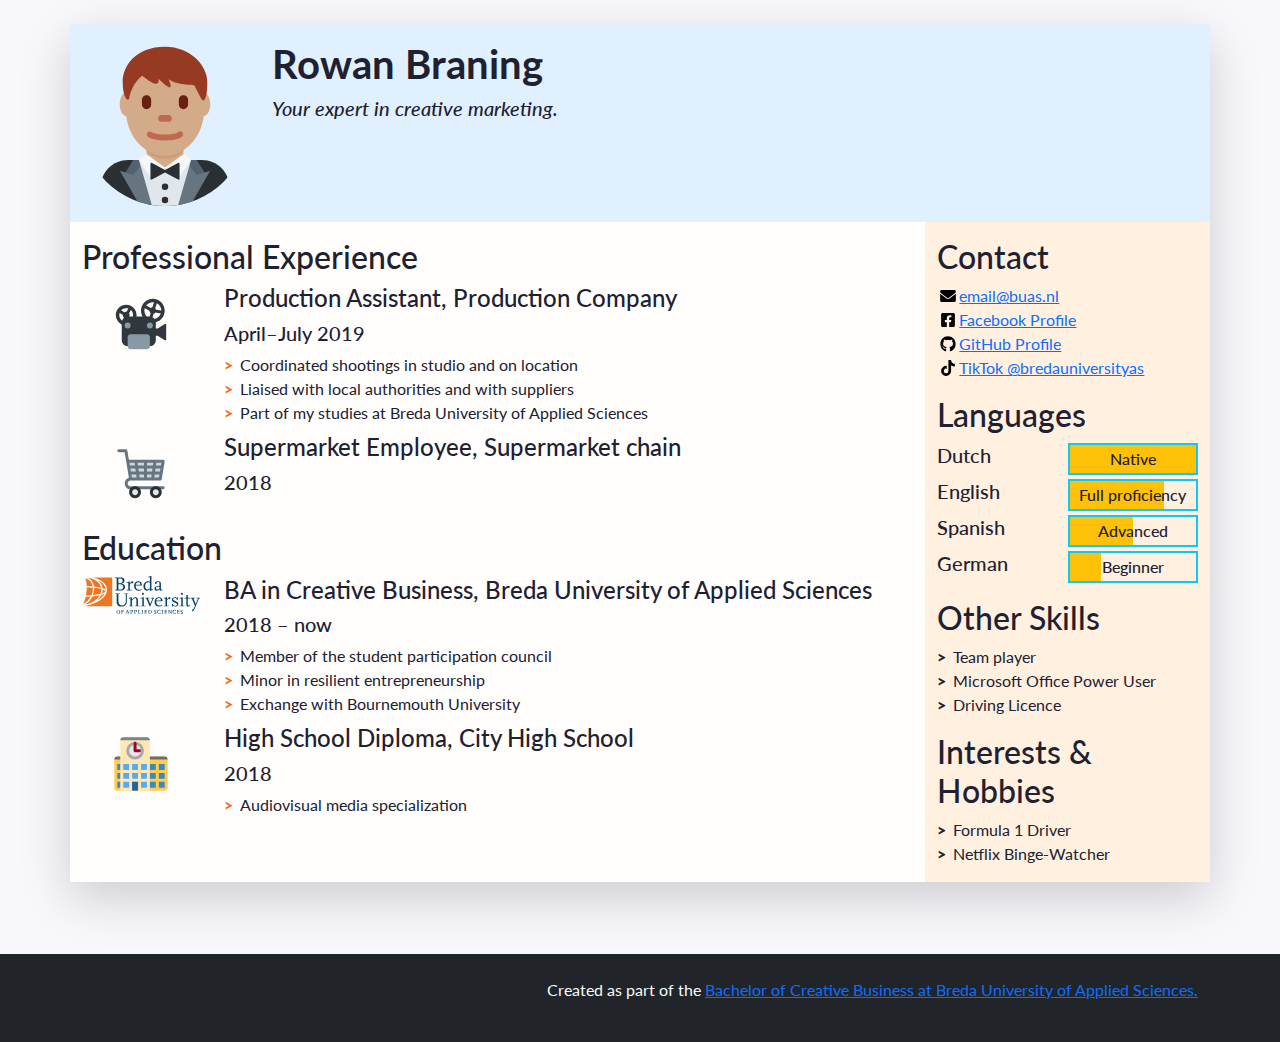
==== index.html @ ef27424e "k" ====
<!doctype html>
<html class="h-100" lang="en">
  
  <!-- An HTML document always starts with a "head", i.e. information about the page that isn't directly visible -->
  <head>
    <meta charset="utf-8">
    <meta name="viewport" content="width=device-width, initial-scale=1, shrink-to-fit=no">

    <!-- Links to the CSS styles from Bootstrap. -->
    <!-- -->
    <link href="https://cdn.jsdelivr.net/npm/bootstrap@5.3.3/dist/css/bootstrap.min.css" rel="stylesheet" integrity="sha384-QWTKZyjpPEjISv5WaRU9OFeRpok6YctnYmDr5pNlyT2bRjXh0JMhjY6hW+ALEwIH" crossorigin="anonymous">
    <!-- -->

    <!-- Links to our additional CSS styles -->
    <link rel="stylesheet" href="css/styles.css">

    <title>Firstname Lastname's Resumé</title>
  </head>
  <!-- End of the head -->

  <!-- Start of the body, which contains everything visible on the page -->
  <body class="d-flex flex-column h-100 justify-content-between">

    <!--
      We use a Bootstrap container to align contents.
      The "container" class can be replaced by "container-fluid" to make a full width page.
      The "my-sm-4" class adds a margin (m) vertical (y) at sizes small (-sm-) and above, of 4 x 6 pixels
      The "resume-container" class doesn't come from Bootstrap, you can use it for your own styles
    -->
    <div class="container shadow-lg my-sm-4 resume-container">

      <!--
        <header> is a semantic element: it works exactly like <div>, but it gives information about the role of the code below.
        The "row" class is used for the Bootstrap grid.
      -->
      <header class="row resume-header justify-content-center">
        <!--
          A container to wrap around the portrait and align it. We use Bootstrap grid columns.
          This constrains the portrait to columns of decreasing sizes
        -->
        <div class="portrait-container col-5 col-sm-4 col-md-3 col-lg-2">
          <!--
            "w-100" makes sure the image takes the full width of the column it's in
            "rounded-circle" cuts a circle around the image
          -->
          <img class="w-100 rounded-circle my-3" src="images/portrait.svg" alt="Portrait of Firstname Lastname" width="160">
        </div>
        <!--
          A container to wrap around your name and tagline. Full-width at small size, then columns of increasing size.
        -->
        <div class="col-12 col-sm-8 col-md-9 col-lg-10 my-3 header-content">
          <h1 class="fw-bolder">Rowan Braning</h1>
          <h5 class="fst-italic tagline">Your expert in creative marketing.</h5>
        </div>
      </header>

      <!--
        Another row in the Bootstrap grid, for the rest of the résumé.
        Biography and other details will be on top of each other at sizes XS and S, then next to each other.
        Use the "flex-row-reverse" class here to swap the columns around.
      -->
      <div class="row resume-bottom">

        <!--
          <main> is another semantic element. It will contain biographical info (professional experience and education).
        -->
        <main class="col-md-7 col-lg-8 col-xl-9 resume-main">

          <!--
            <section> is yet another semantic element. The first one is for professional experience.
          -->
          <section class="my-3 biography-section">
            <h2>Professional Experience</h2>
            <!--
              Each list item (li) in the unordered list (ul) below will be one job.
              "list-unstyled" is a class that hides the bullet points of a list.
            -->
            <ul class="biography-list list-unstyled">

              <!-- Top item (generally the latest or most relevant) in professional experience -->
              <li class="biography-item row mb-2">
                <!-- We're using a grid inside a grid so we can align logos and text -->
                <div class="logo-container col-3 col-sm-2 col-md-3 col-lg-2">
                  <img class="biography-logo mw-100 d-block mx-auto" src="images/employers/projector.svg" alt="Company logo" width="80">
                </div>
                <div class="biography-contents col-9 col-sm-10 col-md-9 col-lg-10">
                  <h4>Production Assistant, Production Company</h4>
                  <h5>April&ndash;July 2019</h5>
                  <!-- Use the list below to talk about your achievements -->
                  <ul class="biography-details list-unstyled">
                    <li>Coordinated shootings in studio and on location</li>
                    <li>Liaised with local authorities and with suppliers</li>
                    <li>Part of my studies at Breda University of Applied Sciences</li>
                  </ul>
                </div>
              </li>

              <!-- 2nd item in professional experience -->
              <li class="biography-item row mb-2">
                <div class="logo-container col-3 col-sm-2 col-md-3 col-lg-2">
                <!-- We're using a grid inside a grid so we can align logos and text -->
                  <img class="biography-logo mw-100 d-block mx-auto" src="images/employers/trolley.svg" alt="Company logo" width="80">
                </div>
                <div class="biography-contents col-9 col-sm-10 col-md-9 col-lg-10">
                  <h4>Supermarket Employee, Supermarket chain</h4>
                  <h5>2018</h5>
                  <!-- This entry doesn't have a list of achievements, but you can copy-paste the one from above -->
                </div>
              </li>

            </ul>
          </section>

          <!-- We're done with jobs, let's move on to schools -->

          <section class="my-3 biography-section">
            <h2>Education</h2>
            <ul class="biography-list list-unstyled">

              <!-- Top item in education. And by "top", I mean a Bachelor in Creative Business at BUas. -->
              <li class="biography-item row mb-2">
                <div class="logo-container col-3 col-sm-2 col-md-3 col-lg-2">
                  <img class="biography-logo mw-100 d-block mx-auto" src="images/schools/logo-buas.svg" alt="School logo" width="120">
                </div>
                <div class="biography-contents col-9 col-sm-10 col-md-9 col-lg-10">
                  <h4>BA in Creative Business, Breda University of Applied Sciences</h4>
                  <h5>2018&nbsp;&ndash;&nbsp;now</h5>
                  <!-- Use the list below to talk about minors, exchanges, extra-curricular activities. -->
                  <ul class="biography-details list-unstyled">
                    <li>Member of the student participation council</li>
                    <li>Minor in resilient entrepreneurship</li>
                    <li>Exchange with Bournemouth University</li>
                  </ul>
                </div>
              </li>

              <!-- 2nd item in education -->
              <li class="biography-item row mb-2">
                <div class="logo-container col-3 col-sm-2 col-md-3 col-lg-2">
                  <img class="biography-logo mw-100 d-block mx-auto" src="images/schools/school.svg" alt="School logo" width="80">
                </div>
                <div class="biography-contents col-9 col-sm-10 col-md-9 col-lg-10">
                  <h4>High School Diploma, City High School</h4>
                  <h5>2018</h5>
                  <ul class="biography-details list-unstyled">
                    <li>Audiovisual media specialization</li>
                  </ul>
                </div>
              </li>
            </ul>
          </section>

          <!-- This is the end of the "Education" section -->

        </main>

        <!--
          We're done with the first column.
          We now move on to the column with contact details, languages and other skills
          <aside> is also a semantic element.
        -->
        <aside class="col-md-5 col-lg-4 col-xl-3 resume-aside">

          <!-- The first block will be contact details -->
          <section class="my-3 aside-section">
            <h2>Contact</h2>
            <!--
              A list of all your contact details.
              There are more icons in the images/icons folder, have a look if you want to add your LinkedIn or TikTok profile.
              Be careful and only put channels through which you really want to be contacted.
              If your phone number is your personal one, you may want to remove it!
            -->
            <ul class="contact-list list-unstyled">
              <li class="contact-item">
                <a class="d-flex align-items-center" href="mailto:email@buas.nl" target="_blank">
                  <img class="contact-icon" src="images/icons/envelope.svg" alt="Email">
                  email@buas.nl
                </a>
              </li>
              <li class="contact-item">
                <a class="d-flex align-items-center" href="https://facebook.com/" target="_blank">
                  <img class="contact-icon" src="images/icons/facebook.svg" alt="Facebook">
                  Facebook Profile
                </a>
              </li>
              <li class="contact-item">
                <a class="d-flex align-items-center" href="https://github.com/" target="_blank">
                  <img class="contact-icon" src="images/icons/github.svg" alt="LinkedIn">
                  GitHub Profile
                </a>
              </li>
              <li class="contact-item">
                <a class="d-flex align-items-center" href="https://www.tiktok.com/@bredauniversityas" target="_blank">
                  <img class="contact-icon" src="images/icons/tiktok.svg" alt="Mobile Phone">
                  TikTok @bredauniversityas
                </a>
              </li>
            </ul>
          </section>

          <!-- End of contact details, moving on to languages -->

          <section class="my-3 aside-section">
            <h2>Languages</h2>
            <!-- Each item in the list is a language. Modify, add or remove depending on what you speak -->
            <ul class="language-list list-unstyled">
              <li class="language-item d-flex mb-1">
                <h5 class="language-name w-50">Dutch</h5>
                <div class="language-level w-50 border border-info border-2 position-relative">
                  <!-- The div below is a progress bar. Choose between w-25, w-50, w-75 and w-100 to show your level of fluency -->
                  <div class="language-progress position-absolute bg-warning h-100 w-100"></div>
                  <h6 class="position-absolute w-100 text-center top-0 py-1">Native</h6>
                </div>
              </li>
              <li class="language-item d-flex mb-1">
                <h5 class="language-name w-50">English</h5>
                <div class="language-level w-50 border border-info border-2 position-relative">
                  <!-- The div below is a progress bar. Choose between w-25, w-50, w-75 and w-100 to show your level of fluency -->
                  <div class="language-progress position-absolute bg-warning h-100 w-75"></div>
                  <h6 class="position-absolute w-100 text-center top-0 py-1">Full proficiency</h6>
                </div>
              </li>
              <li class="language-item d-flex mb-1">
                <h5 class="language-name w-50">Spanish</h5>
                <div class="language-level w-50 border border-info border-2 position-relative">
                  <!-- The div below is a progress bar. Choose between w-25, w-50, w-75 and w-100 to show your level of fluency -->
                  <div class="language-progress position-absolute bg-warning h-100 w-50"></div>
                  <h6 class="position-absolute w-100 text-center top-0 py-1">Advanced</h6>
                </div>
              </li>
              <li class="language-item d-flex mb-1">
                <h5 class="language-name w-50">German</h5>
                <div class="language-level w-50 border border-info border-2 position-relative">
                  <!-- The div below is a progress bar. Choose between w-25, w-50, w-75 and w-100 to show your level of fluency -->
                  <div class="language-progress position-absolute bg-warning h-100 w-25"></div>
                  <h6 class="position-absolute w-100 text-center top-0 py-1">Beginner</h6>
                </div>
              </li>
            </ul>
          </section>

          <!-- End of contact details, moving on to other skills -->

          <section class="my-3 aside-section">
            <h2>Other Skills</h2>
            <ul class="skill-list list-unstyled">
              <li class="skill-item">Team player</li>
              <li class="skill-item">Microsoft Office Power User</li>
              <li class="skill-item">Driving Licence</li>
            </ul>
          </section>

          <!-- End of other skills, moving on to interest and hobbies -->

          <section class="my-3 aside-section">
            <h2>Interests &amp; Hobbies</h2>
            <ul class="skill-list list-unstyled">
              <li class="skill-item">Formula 1 Driver</li>
              <li class="skill-item">Netflix Binge-Watcher</li>
            </ul>
          </section>

        </aside>
      </div>
    </div>

    <!-- And now, a footer! -->
    <footer class="bg-dark mt-sm-5 py-4 text-light">
      <p class="container text-end">
        Created as part of the <a href="https://www.buas.nl/en/programmes/creative-business" target="_blank">Bachelor of Creative Business at Breda University of Applied Sciences.</a>
      </p>
    </footer>

  </body>
</html>
---- css/styles.css ----
/* Use this file to use your own styles*/

/* Import declaration to use Google Fonts - check https://fonts.google.com/ for details */
@import url('https://fonts.googleapis.com/css2?family=Lato:ital,wght@0,400;0,700;1,400;1,700&display=swap');

/* Styles for the body */

body {
	font-family: Lato, "Open Sans", Roboto, "Segoe UI", "Helvetica Neue", Helvetica, Arial, sans-serif;
	color: #202030;
	background-color: #f8f8fc;
}

/* Styles for custom classes in the document. (There are more, try to find them out!) */

.resume-header {
    background-color: #e0f0ff;
}

.resume-main {
	background-color: #fffefc;
}

.resume-aside {
	background-color: #fff0e0;
}

/* Styles for lists in the document */

.biography-details li::before, .skill-list li::before {
	content: ">";
	font-weight: 800;
	display: inline-block;
	width: 1em;
	margin-left: -1em;
}

.biography-details li::before {
	color: #EE7623;
}

.biography-details li, .skill-list li {
	padding-left: 1em;
}

/* Styles for contact icons */

.contact-icon {
	height: 1em;
	flex-basis: 1.4em;
}
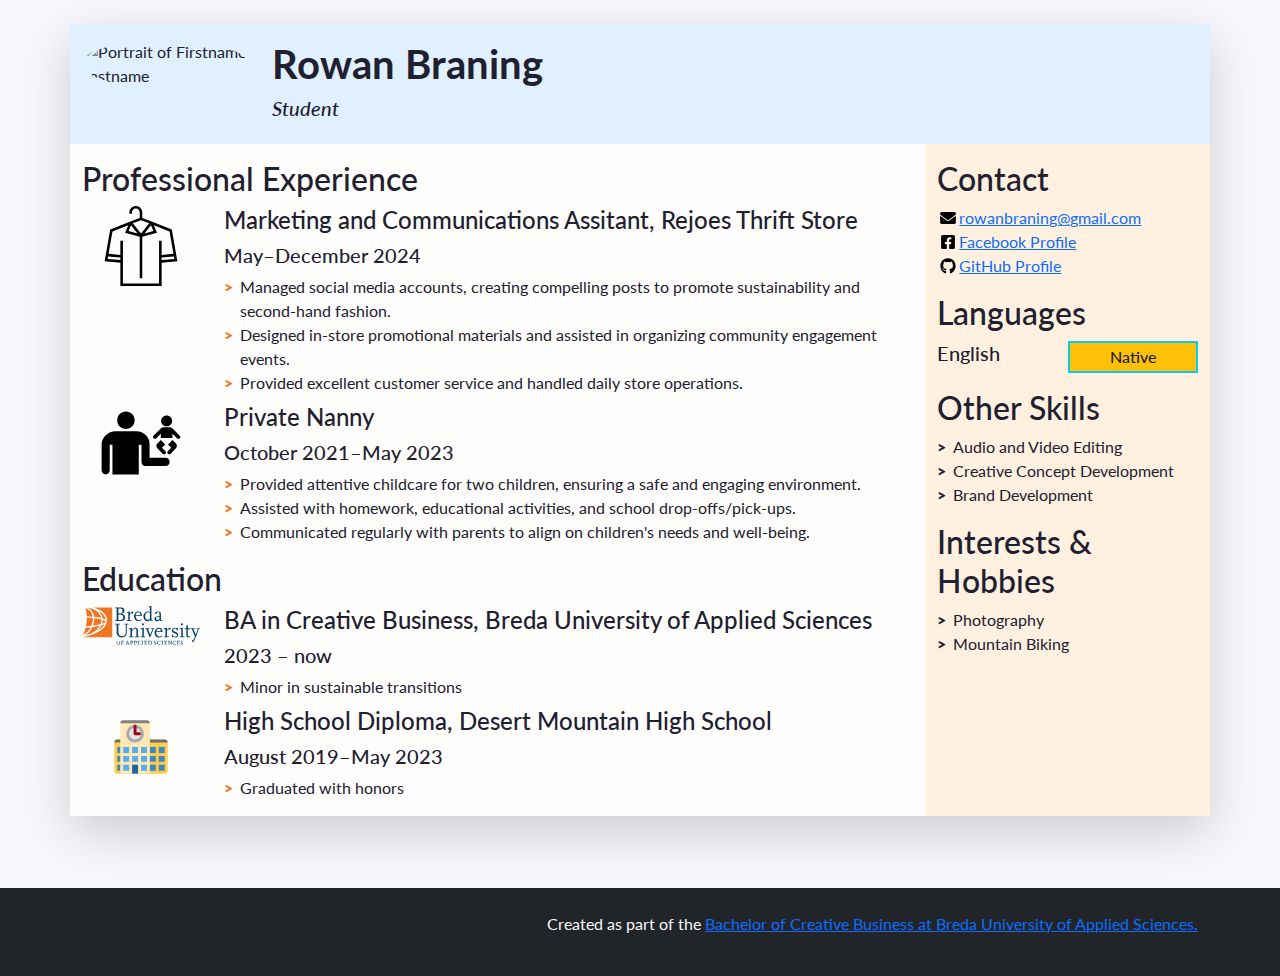
==== commit 8ba72898: "Updated contents" ====
--- a/index.html
+++ b/index.html
@@ -14,7 +14,7 @@
     <!-- Links to our additional CSS styles -->
     <link rel="stylesheet" href="css/styles.css">
 
-    <title>Firstname Lastname's Resumé</title>
+    <title>Rowan Braning's Resumé</title>
   </head>
   <!-- End of the head -->
 
@@ -43,14 +43,14 @@
             "w-100" makes sure the image takes the full width of the column it's in
             "rounded-circle" cuts a circle around the image
           -->
-          <img class="w-100 rounded-circle my-3" src="images/portrait.svg" alt="Portrait of Firstname Lastname" width="160">
+          <img class="w-100 rounded-circle my-3" src="images/portrait.jpg" alt="Portrait of Firstname Lastname" width="160">
         </div>
         <!--
           A container to wrap around your name and tagline. Full-width at small size, then columns of increasing size.
         -->
         <div class="col-12 col-sm-8 col-md-9 col-lg-10 my-3 header-content">
           <h1 class="fw-bolder">Rowan Braning</h1>
-          <h5 class="fst-italic tagline">Your expert in creative marketing.</h5>
+          <h5 class="fst-italic tagline">Student&nbsp;</h5>
         </div>
       </header>
 
@@ -81,16 +81,16 @@
               <li class="biography-item row mb-2">
                 <!-- We're using a grid inside a grid so we can align logos and text -->
                 <div class="logo-container col-3 col-sm-2 col-md-3 col-lg-2">
-                  <img class="biography-logo mw-100 d-block mx-auto" src="images/employers/projector.svg" alt="Company logo" width="80">
-                </div>
-                <div class="biography-contents col-9 col-sm-10 col-md-9 col-lg-10">
-                  <h4>Production Assistant, Production Company</h4>
-                  <h5>April&ndash;July 2019</h5>
+                  <img class="biography-logo mw-100 d-block mx-auto" src="images/employers/clothes.svg" alt="Company logo" width="80">
+                </div>
+                <div class="biography-contents col-9 col-sm-10 col-md-9 col-lg-10">
+                  <h4>Marketing and Communications Assitant, Rejoes Thrift Store</h4>
+                  <h5>May&ndash;December 2024</h5>
                   <!-- Use the list below to talk about your achievements -->
                   <ul class="biography-details list-unstyled">
-                    <li>Coordinated shootings in studio and on location</li>
-                    <li>Liaised with local authorities and with suppliers</li>
-                    <li>Part of my studies at Breda University of Applied Sciences</li>
+                    <li>Managed social media accounts, creating compelling posts to promote sustainability and second-hand fashion.</li>
+                    <li>Designed in-store promotional materials and assisted in organizing community engagement events.</li>
+                    <li>Provided excellent customer service and handled daily store operations.</li>
                   </ul>
                 </div>
               </li>
@@ -99,12 +99,17 @@
               <li class="biography-item row mb-2">
                 <div class="logo-container col-3 col-sm-2 col-md-3 col-lg-2">
                 <!-- We're using a grid inside a grid so we can align logos and text -->
-                  <img class="biography-logo mw-100 d-block mx-auto" src="images/employers/trolley.svg" alt="Company logo" width="80">
-                </div>
-                <div class="biography-contents col-9 col-sm-10 col-md-9 col-lg-10">
-                  <h4>Supermarket Employee, Supermarket chain</h4>
-                  <h5>2018</h5>
-                  <!-- This entry doesn't have a list of achievements, but you can copy-paste the one from above -->
+                  <img class="biography-logo mw-100 d-block mx-auto" src="images/employers/nanny2.svg" alt="Company logo" width="80">
+                </div>
+                <div class="biography-contents col-9 col-sm-10 col-md-9 col-lg-10">
+                  <h4>Private Nanny</h4>
+                  <h5>October 2021&ndash;May 2023</h5>
+                 
+                  <ul class="biography-details list-unstyled">
+                    <li>Provided attentive childcare for two children, ensuring a safe and engaging environment.</li>
+                    <li>Assisted with homework, educational activities, and school drop-offs/pick-ups.</li>
+                    <li>Communicated regularly with parents to align on children's needs and well-being.</li>
+                  </ul>
                 </div>
               </li>
 
@@ -124,12 +129,10 @@
                 </div>
                 <div class="biography-contents col-9 col-sm-10 col-md-9 col-lg-10">
                   <h4>BA in Creative Business, Breda University of Applied Sciences</h4>
-                  <h5>2018&nbsp;&ndash;&nbsp;now</h5>
+                  <h5>2023&nbsp;&ndash;&nbsp;now</h5>
                   <!-- Use the list below to talk about minors, exchanges, extra-curricular activities. -->
                   <ul class="biography-details list-unstyled">
-                    <li>Member of the student participation council</li>
-                    <li>Minor in resilient entrepreneurship</li>
-                    <li>Exchange with Bournemouth University</li>
+                    <li>Minor in sustainable transitions</li>
                   </ul>
                 </div>
               </li>
@@ -140,10 +143,10 @@
                   <img class="biography-logo mw-100 d-block mx-auto" src="images/schools/school.svg" alt="School logo" width="80">
                 </div>
                 <div class="biography-contents col-9 col-sm-10 col-md-9 col-lg-10">
-                  <h4>High School Diploma, City High School</h4>
-                  <h5>2018</h5>
-                  <ul class="biography-details list-unstyled">
-                    <li>Audiovisual media specialization</li>
+                  <h4>High School Diploma, Desert Mountain High School</h4>
+                  <h5>August 2019&ndash;May 2023</h5>
+                  <ul class="biography-details list-unstyled">
+                    <li>Graduated with honors</li>
                   </ul>
                 </div>
               </li>
@@ -172,27 +175,21 @@
             -->
             <ul class="contact-list list-unstyled">
               <li class="contact-item">
-                <a class="d-flex align-items-center" href="mailto:email@buas.nl" target="_blank">
+                <a class="d-flex align-items-center" href="mailto:rowanbraning@gmail.com" target="_blank">
                   <img class="contact-icon" src="images/icons/envelope.svg" alt="Email">
-                  email@buas.nl
+                  rowanbraning@gmail.com
                 </a>
               </li>
               <li class="contact-item">
-                <a class="d-flex align-items-center" href="https://facebook.com/" target="_blank">
+                <a class="d-flex align-items-center" href="https://www.facebook.com/zuck/" target="_blank">
                   <img class="contact-icon" src="images/icons/facebook.svg" alt="Facebook">
                   Facebook Profile
                 </a>
               </li>
               <li class="contact-item">
-                <a class="d-flex align-items-center" href="https://github.com/" target="_blank">
+                <a class="d-flex align-items-center" href="https://github.com/rorobran" target="_blank">
                   <img class="contact-icon" src="images/icons/github.svg" alt="LinkedIn">
                   GitHub Profile
-                </a>
-              </li>
-              <li class="contact-item">
-                <a class="d-flex align-items-center" href="https://www.tiktok.com/@bredauniversityas" target="_blank">
-                  <img class="contact-icon" src="images/icons/tiktok.svg" alt="Mobile Phone">
-                  TikTok @bredauniversityas
                 </a>
               </li>
             </ul>
@@ -205,37 +202,13 @@
             <!-- Each item in the list is a language. Modify, add or remove depending on what you speak -->
             <ul class="language-list list-unstyled">
               <li class="language-item d-flex mb-1">
-                <h5 class="language-name w-50">Dutch</h5>
+                <h5 class="language-name w-50">English</h5>
                 <div class="language-level w-50 border border-info border-2 position-relative">
                   <!-- The div below is a progress bar. Choose between w-25, w-50, w-75 and w-100 to show your level of fluency -->
                   <div class="language-progress position-absolute bg-warning h-100 w-100"></div>
                   <h6 class="position-absolute w-100 text-center top-0 py-1">Native</h6>
                 </div>
               </li>
-              <li class="language-item d-flex mb-1">
-                <h5 class="language-name w-50">English</h5>
-                <div class="language-level w-50 border border-info border-2 position-relative">
-                  <!-- The div below is a progress bar. Choose between w-25, w-50, w-75 and w-100 to show your level of fluency -->
-                  <div class="language-progress position-absolute bg-warning h-100 w-75"></div>
-                  <h6 class="position-absolute w-100 text-center top-0 py-1">Full proficiency</h6>
-                </div>
-              </li>
-              <li class="language-item d-flex mb-1">
-                <h5 class="language-name w-50">Spanish</h5>
-                <div class="language-level w-50 border border-info border-2 position-relative">
-                  <!-- The div below is a progress bar. Choose between w-25, w-50, w-75 and w-100 to show your level of fluency -->
-                  <div class="language-progress position-absolute bg-warning h-100 w-50"></div>
-                  <h6 class="position-absolute w-100 text-center top-0 py-1">Advanced</h6>
-                </div>
-              </li>
-              <li class="language-item d-flex mb-1">
-                <h5 class="language-name w-50">German</h5>
-                <div class="language-level w-50 border border-info border-2 position-relative">
-                  <!-- The div below is a progress bar. Choose between w-25, w-50, w-75 and w-100 to show your level of fluency -->
-                  <div class="language-progress position-absolute bg-warning h-100 w-25"></div>
-                  <h6 class="position-absolute w-100 text-center top-0 py-1">Beginner</h6>
-                </div>
-              </li>
             </ul>
           </section>
 
@@ -244,9 +217,9 @@
           <section class="my-3 aside-section">
             <h2>Other Skills</h2>
             <ul class="skill-list list-unstyled">
-              <li class="skill-item">Team player</li>
-              <li class="skill-item">Microsoft Office Power User</li>
-              <li class="skill-item">Driving Licence</li>
+              <li class="skill-item">Audio and Video Editing</li>
+              <li class="skill-item">Creative Concept Development</li>
+              <li class="skill-item">Brand Development</li>
             </ul>
           </section>
 
@@ -255,8 +228,8 @@
           <section class="my-3 aside-section">
             <h2>Interests &amp; Hobbies</h2>
             <ul class="skill-list list-unstyled">
-              <li class="skill-item">Formula 1 Driver</li>
-              <li class="skill-item">Netflix Binge-Watcher</li>
+              <li class="skill-item">Photography&nbsp;</li>
+              <li class="skill-item">Mountain Biking</li>
             </ul>
           </section>
 
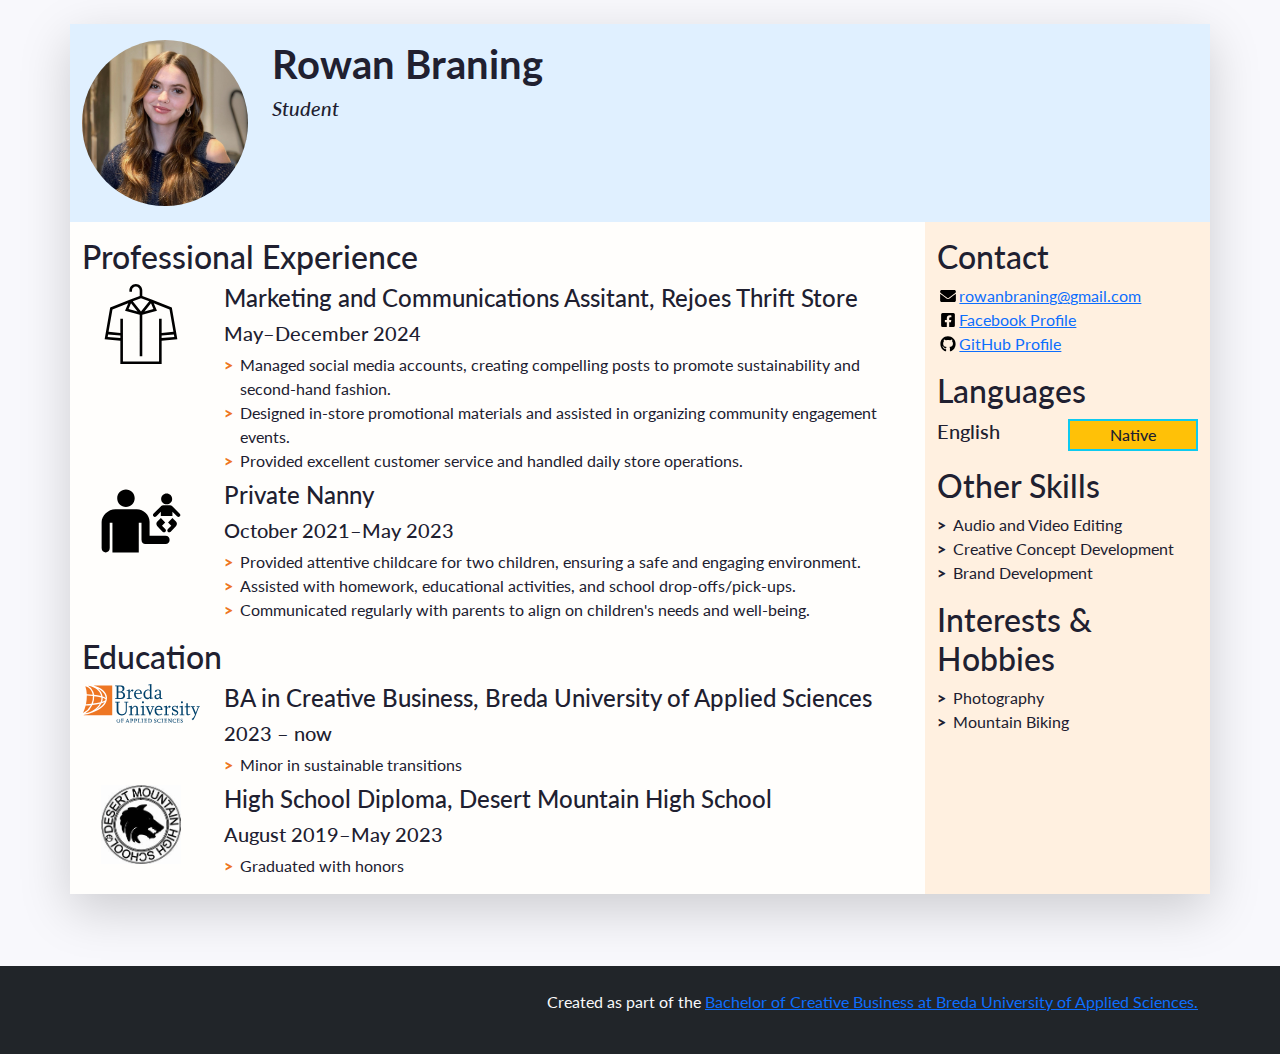
==== commit b58104d3: "v" ====
--- a/index.html
+++ b/index.html
@@ -43,7 +43,7 @@
             "w-100" makes sure the image takes the full width of the column it's in
             "rounded-circle" cuts a circle around the image
           -->
-          <img class="w-100 rounded-circle my-3" src="images/portrait.jpg" alt="Portrait of Firstname Lastname" width="160">
+          <img class="w-100 rounded-circle my-3" src="images/portrait2.jpg" alt="Portrait of Rowan Braning" width="160">
         </div>
         <!--
           A container to wrap around your name and tagline. Full-width at small size, then columns of increasing size.
@@ -140,7 +140,7 @@
               <!-- 2nd item in education -->
               <li class="biography-item row mb-2">
                 <div class="logo-container col-3 col-sm-2 col-md-3 col-lg-2">
-                  <img class="biography-logo mw-100 d-block mx-auto" src="images/schools/school.svg" alt="School logo" width="80">
+                  <img class="biography-logo mw-100 d-block mx-auto" src="images/schools/highschool.jpeg" alt="School logo" width="80">
                 </div>
                 <div class="biography-contents col-9 col-sm-10 col-md-9 col-lg-10">
                   <h4>High School Diploma, Desert Mountain High School</h4>
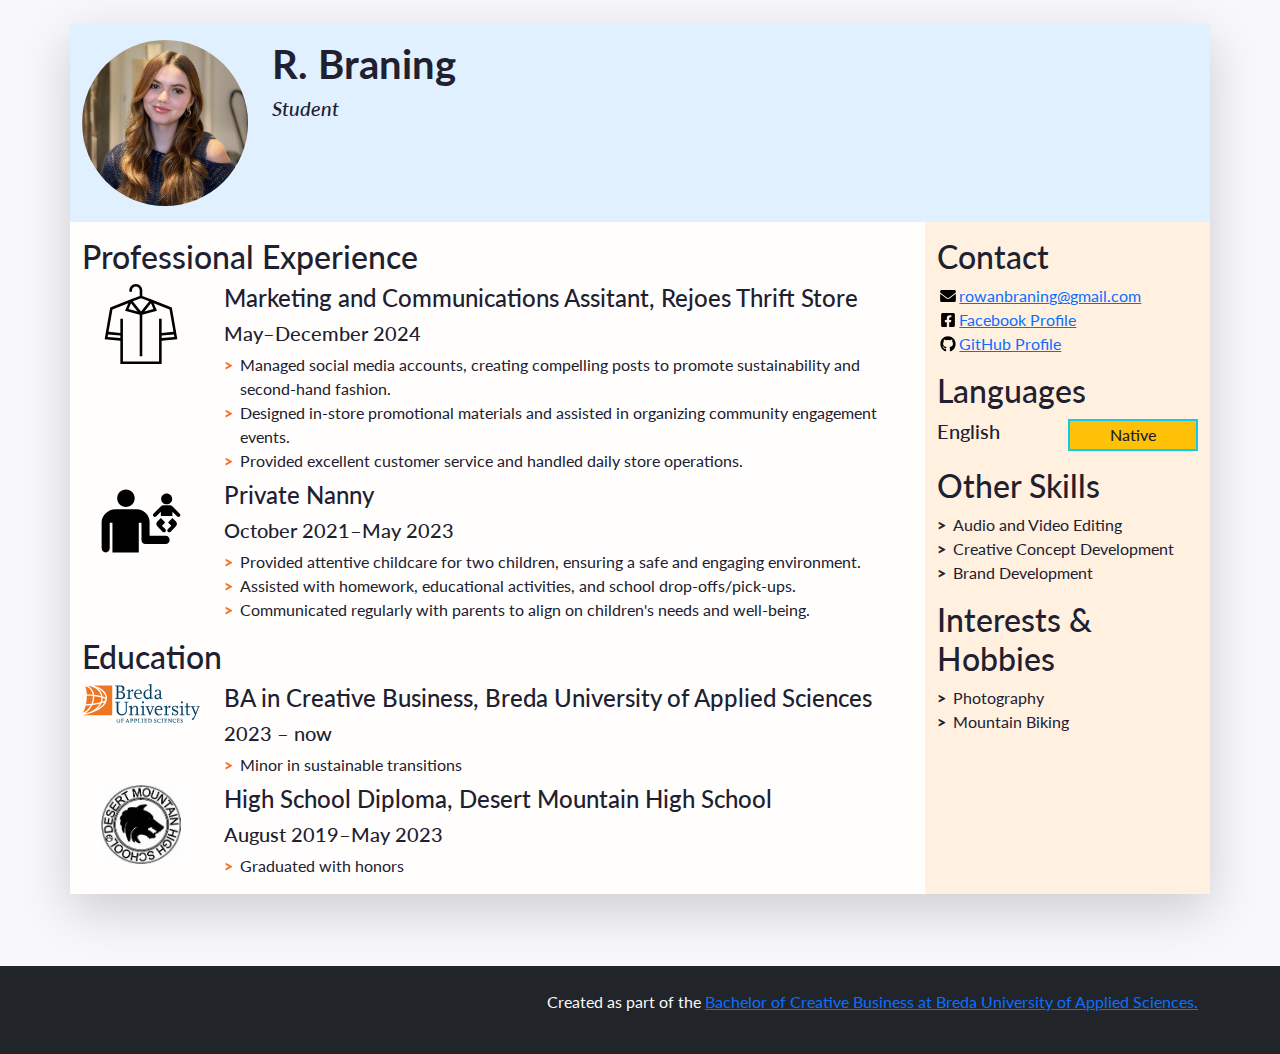
==== commit 5772ace7: "Update index.html" ====
--- a/index.html
+++ b/index.html
@@ -49,7 +49,7 @@
           A container to wrap around your name and tagline. Full-width at small size, then columns of increasing size.
         -->
         <div class="col-12 col-sm-8 col-md-9 col-lg-10 my-3 header-content">
-          <h1 class="fw-bolder">Rowan Braning</h1>
+          <h1 class="fw-bolder">R. Braning</h1>
           <h5 class="fst-italic tagline">Student&nbsp;</h5>
         </div>
       </header>
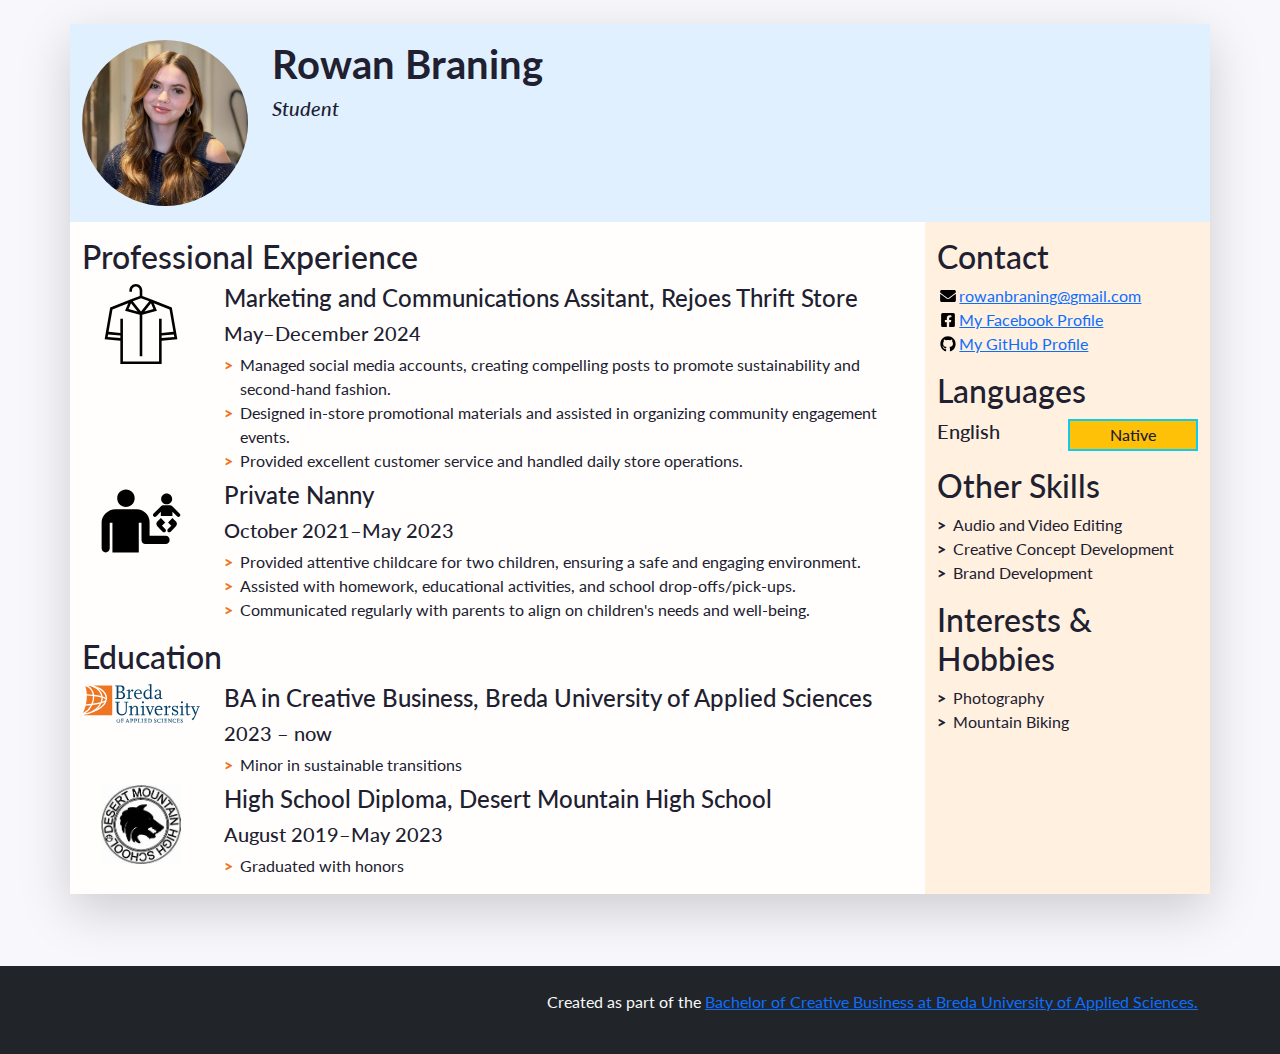
==== commit 83122340: "Update index.html" ====
--- a/index.html
+++ b/index.html
@@ -49,7 +49,7 @@
           A container to wrap around your name and tagline. Full-width at small size, then columns of increasing size.
         -->
         <div class="col-12 col-sm-8 col-md-9 col-lg-10 my-3 header-content">
-          <h1 class="fw-bolder">R. Braning</h1>
+          <h1 class="fw-bolder">Rowan Braning</h1>
           <h5 class="fst-italic tagline">Student&nbsp;</h5>
         </div>
       </header>
@@ -183,13 +183,13 @@
               <li class="contact-item">
                 <a class="d-flex align-items-center" href="https://www.facebook.com/zuck/" target="_blank">
                   <img class="contact-icon" src="images/icons/facebook.svg" alt="Facebook">
-                  Facebook Profile
+                  My Facebook Profile
                 </a>
               </li>
               <li class="contact-item">
                 <a class="d-flex align-items-center" href="https://github.com/rorobran" target="_blank">
                   <img class="contact-icon" src="images/icons/github.svg" alt="LinkedIn">
-                  GitHub Profile
+                  My GitHub Profile
                 </a>
               </li>
             </ul>
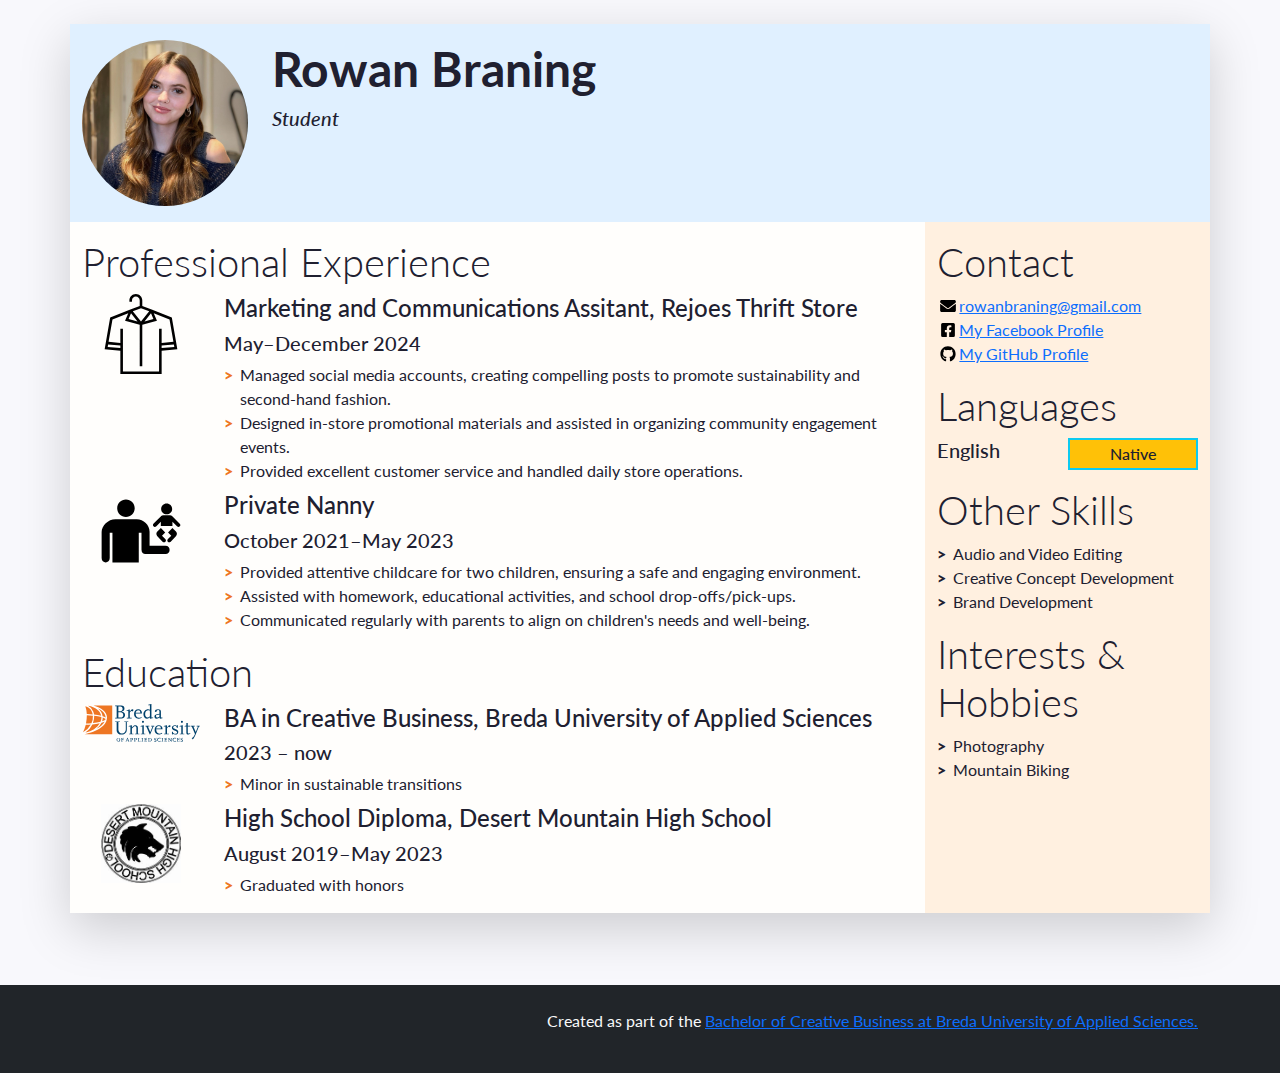
==== commit 8135fa4e: "Added Styles" ====
--- a/index.html
+++ b/index.html
@@ -49,7 +49,7 @@
           A container to wrap around your name and tagline. Full-width at small size, then columns of increasing size.
         -->
         <div class="col-12 col-sm-8 col-md-9 col-lg-10 my-3 header-content">
-          <h1 class="fw-bolder">Rowan Braning</h1>
+          <h1 class="display-5 fw-bolder">Rowan Braning</h1>
           <h5 class="fst-italic tagline">Student&nbsp;</h5>
         </div>
       </header>
@@ -70,7 +70,7 @@
             <section> is yet another semantic element. The first one is for professional experience.
           -->
           <section class="my-3 biography-section">
-            <h2>Professional Experience</h2>
+            <h2 class="display-6">Professional Experience</h2>
             <!--
               Each list item (li) in the unordered list (ul) below will be one job.
               "list-unstyled" is a class that hides the bullet points of a list.
@@ -119,7 +119,7 @@
           <!-- We're done with jobs, let's move on to schools -->
 
           <section class="my-3 biography-section">
-            <h2>Education</h2>
+            <h2 class="display-6">Education</h2>
             <ul class="biography-list list-unstyled">
 
               <!-- Top item in education. And by "top", I mean a Bachelor in Creative Business at BUas. -->
@@ -166,7 +166,7 @@
 
           <!-- The first block will be contact details -->
           <section class="my-3 aside-section">
-            <h2>Contact</h2>
+            <h2 class="display-6">Contact</h2>
             <!--
               A list of all your contact details.
               There are more icons in the images/icons folder, have a look if you want to add your LinkedIn or TikTok profile.
@@ -198,7 +198,7 @@
           <!-- End of contact details, moving on to languages -->
 
           <section class="my-3 aside-section">
-            <h2>Languages</h2>
+            <h2 class="display-6">Languages</h2>
             <!-- Each item in the list is a language. Modify, add or remove depending on what you speak -->
             <ul class="language-list list-unstyled">
               <li class="language-item d-flex mb-1">
@@ -215,7 +215,7 @@
           <!-- End of contact details, moving on to other skills -->
 
           <section class="my-3 aside-section">
-            <h2>Other Skills</h2>
+            <h2 class="display-6">Other Skills</h2>
             <ul class="skill-list list-unstyled">
               <li class="skill-item">Audio and Video Editing</li>
               <li class="skill-item">Creative Concept Development</li>
@@ -226,7 +226,7 @@
           <!-- End of other skills, moving on to interest and hobbies -->
 
           <section class="my-3 aside-section">
-            <h2>Interests &amp; Hobbies</h2>
+            <h2 class="display-6">Interests &amp; Hobbies</h2>
             <ul class="skill-list list-unstyled">
               <li class="skill-item">Photography&nbsp;</li>
               <li class="skill-item">Mountain Biking</li>
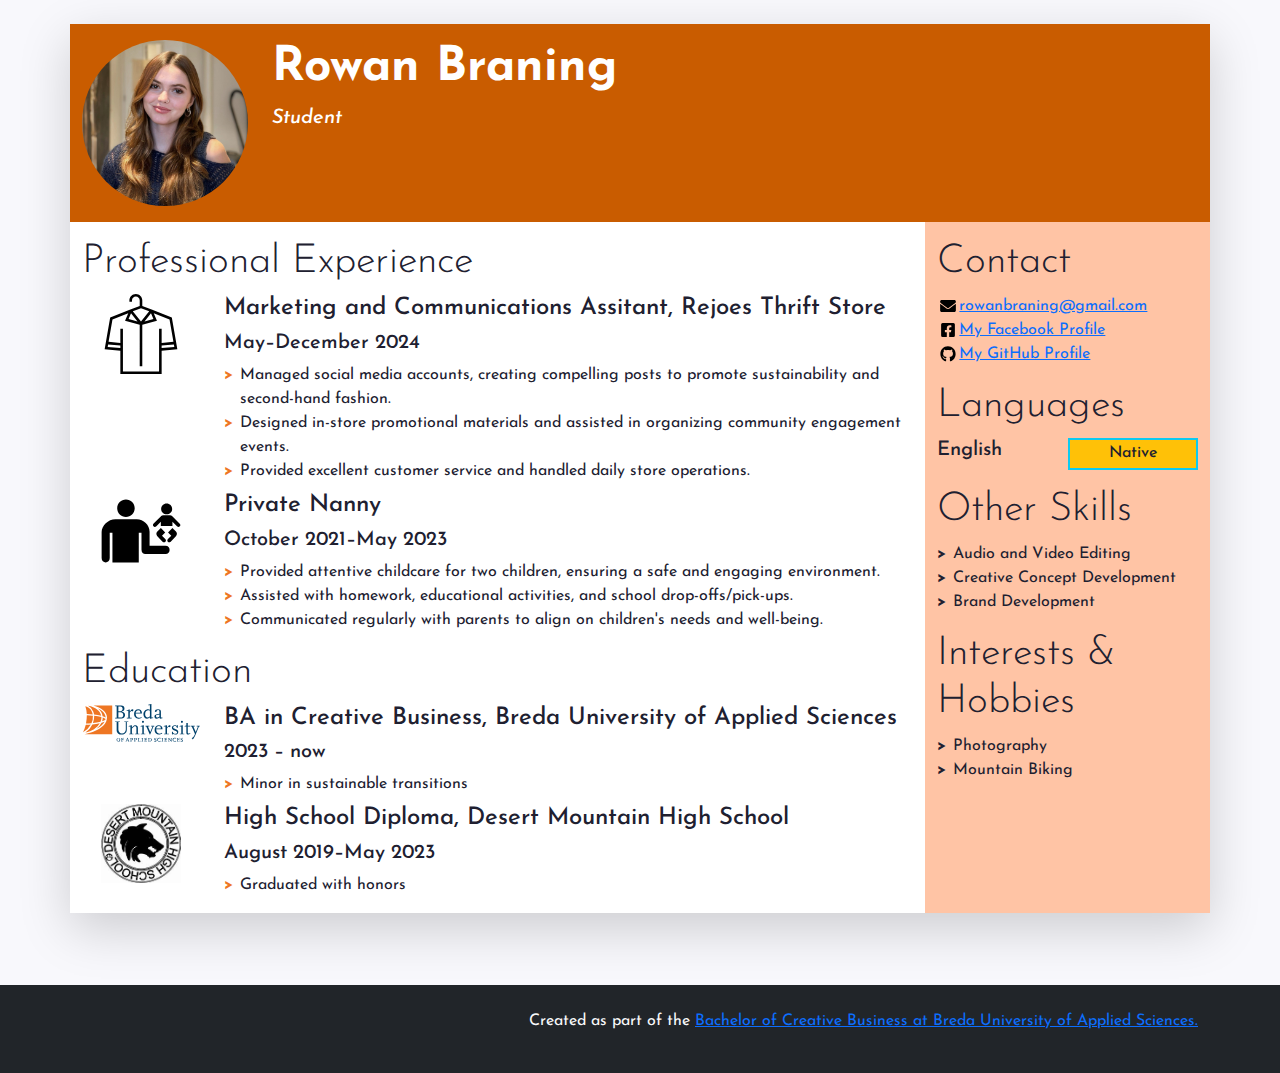
==== commit 6231b78f: "Final" ====
--- a/index.html
+++ b/index.html
@@ -43,7 +43,7 @@
             "w-100" makes sure the image takes the full width of the column it's in
             "rounded-circle" cuts a circle around the image
           -->
-          <img class="w-100 rounded-circle my-3" src="images/portrait2.jpg" alt="Portrait of Rowan Braning" width="160">
+          <img class="w-100 rounded-circle my-3" src="images/rowansportrait.jpg" alt="Portrait of Rowan Braning" width="160">
         </div>
         <!--
           A container to wrap around your name and tagline. Full-width at small size, then columns of increasing size.
@@ -70,7 +70,7 @@
             <section> is yet another semantic element. The first one is for professional experience.
           -->
           <section class="my-3 biography-section">
-            <h2 class="display-6">Professional Experience</h2>
+            <h2 class="display-6 titlebar">Professional Experience</h2>
             <!--
               Each list item (li) in the unordered list (ul) below will be one job.
               "list-unstyled" is a class that hides the bullet points of a list.
@@ -99,7 +99,7 @@
               <li class="biography-item row mb-2">
                 <div class="logo-container col-3 col-sm-2 col-md-3 col-lg-2">
                 <!-- We're using a grid inside a grid so we can align logos and text -->
-                  <img class="biography-logo mw-100 d-block mx-auto" src="images/employers/nanny2.svg" alt="Company logo" width="80">
+                  <img class="biography-logo mw-100 d-block mx-auto" src="images/employers/nanny.svg" alt="Company logo" width="80">
                 </div>
                 <div class="biography-contents col-9 col-sm-10 col-md-9 col-lg-10">
                   <h4>Private Nanny</h4>
@@ -119,7 +119,7 @@
           <!-- We're done with jobs, let's move on to schools -->
 
           <section class="my-3 biography-section">
-            <h2 class="display-6">Education</h2>
+            <h2 class="display-6 titlebar">Education</h2>
             <ul class="biography-list list-unstyled">
 
               <!-- Top item in education. And by "top", I mean a Bachelor in Creative Business at BUas. -->
--- a/css/styles.css
+++ b/css/styles.css
@@ -2,11 +2,12 @@
 
 /* Import declaration to use Google Fonts - check https://fonts.google.com/ for details */
 @import url('https://fonts.googleapis.com/css2?family=Lato:ital,wght@0,400;0,700;1,400;1,700&display=swap');
+@import url('https://fonts.googleapis.com/css2?family=Josefin+Sans:ital,wght@0,100..700;1,100..700&display=swap');
 
 /* Styles for the body */
 
 body {
-	font-family: Lato, "Open Sans", Roboto, "Segoe UI", "Helvetica Neue", Helvetica, Arial, sans-serif;
+	 font-family: "Josefin Sans", sans-serif;
 	color: #202030;
 	background-color: #f8f8fc;
 }
@@ -14,15 +15,16 @@
 /* Styles for custom classes in the document. (There are more, try to find them out!) */
 
 .resume-header {
-    background-color: #e0f0ff;
+    background-color: #C95C00;
+	color: #FFFFFF;
 }
 
 .resume-main {
-	background-color: #fffefc;
+	background-color: #FFFFFF;
 }
 
 .resume-aside {
-	background-color: #fff0e0;
+	background-color: #FFC4A5;
 }
 
 /* Styles for lists in the document */
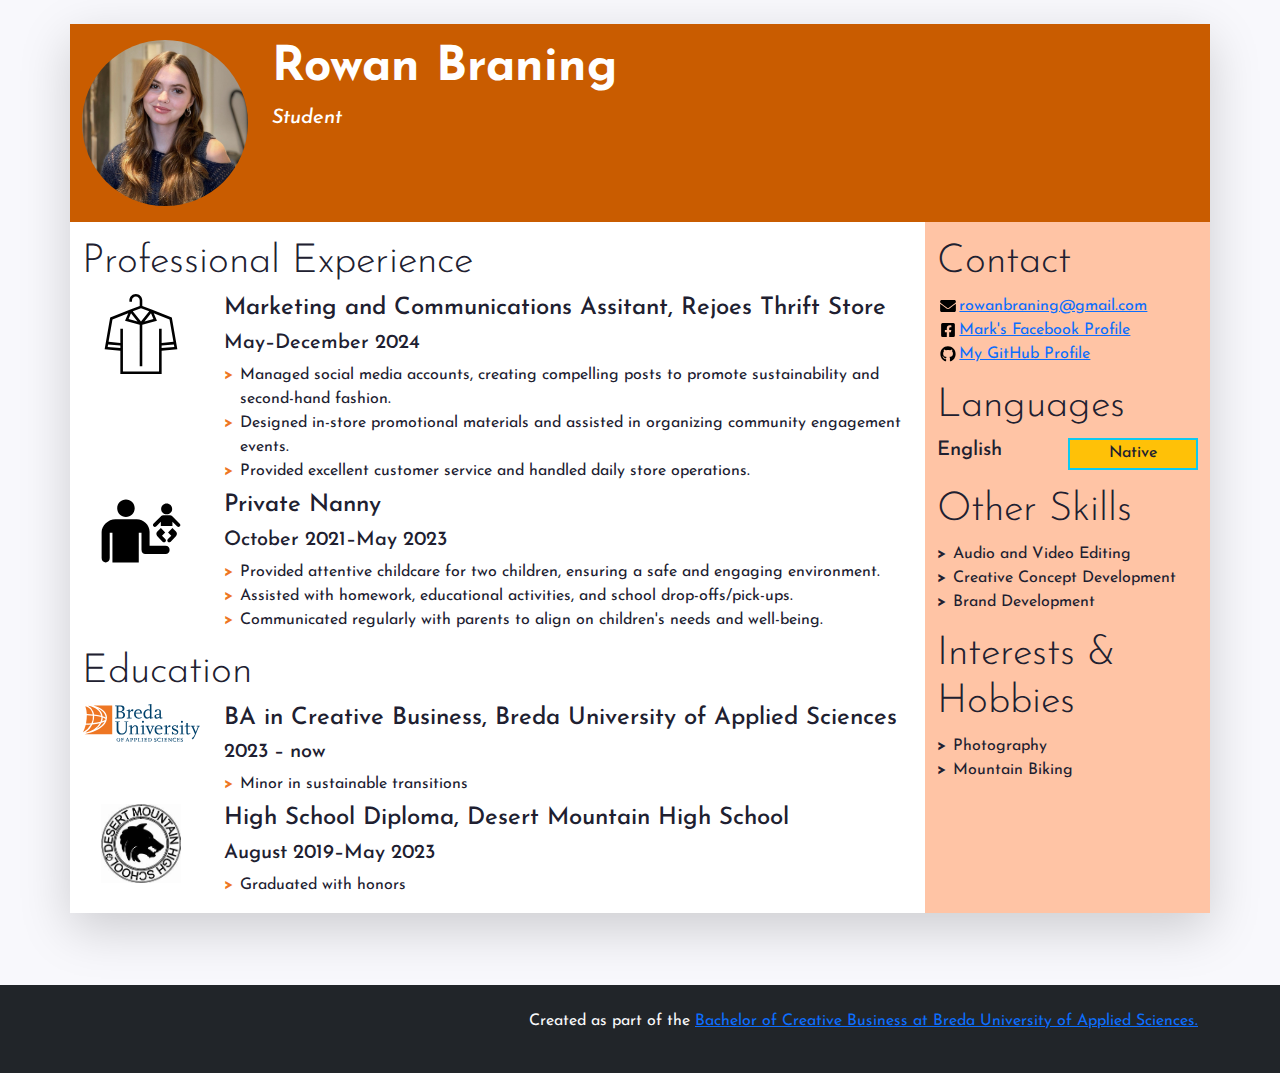
==== commit 350bfb54: "k" ====
--- a/index.html
+++ b/index.html
@@ -183,7 +183,7 @@
               <li class="contact-item">
                 <a class="d-flex align-items-center" href="https://www.facebook.com/zuck/" target="_blank">
                   <img class="contact-icon" src="images/icons/facebook.svg" alt="Facebook">
-                  My Facebook Profile
+                  Mark's Facebook Profile
                 </a>
               </li>
               <li class="contact-item">
